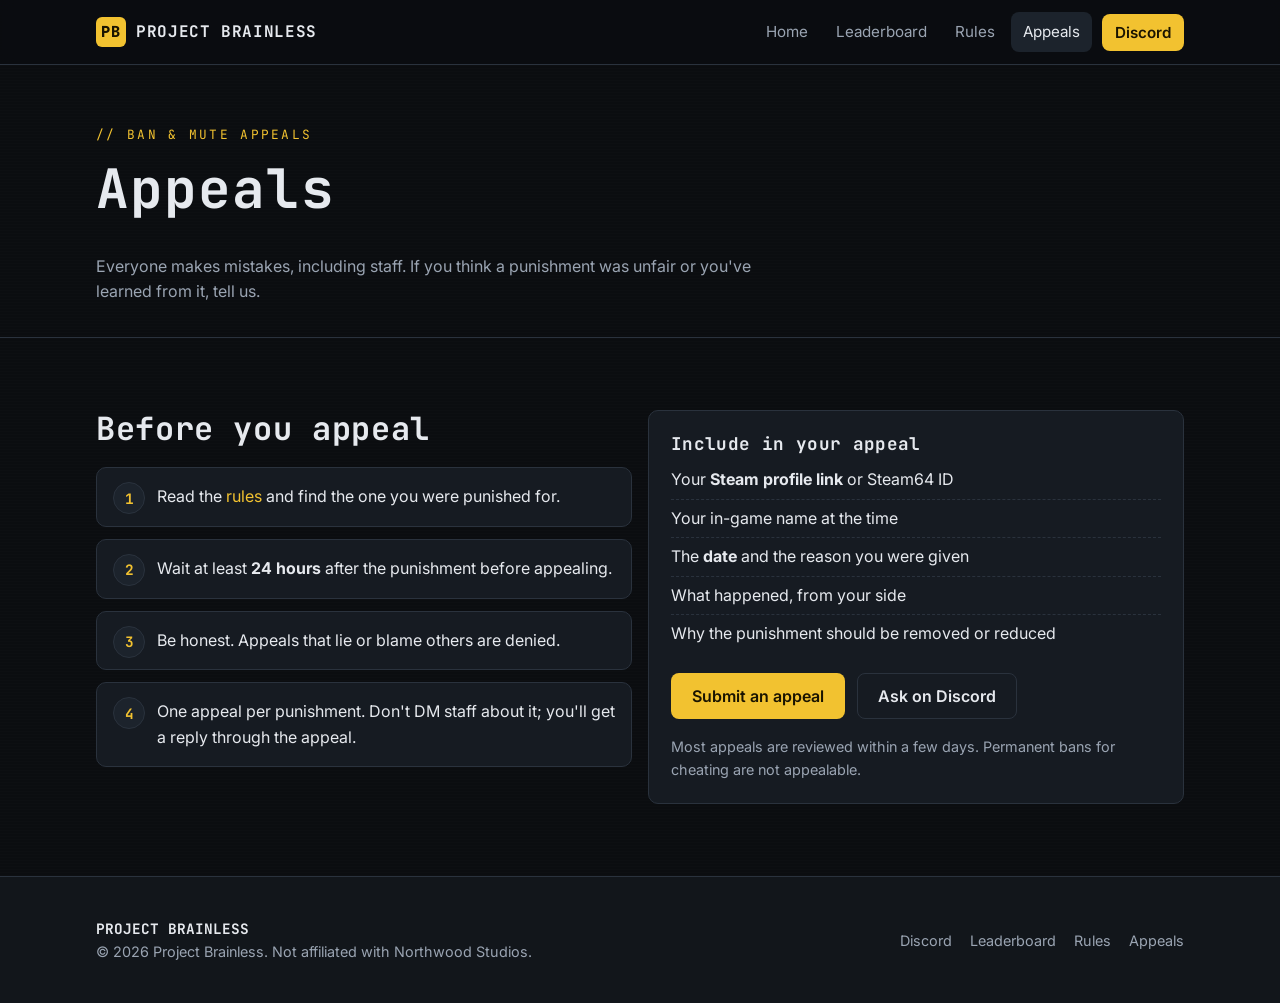
==== public/appeals.html @ c7797dcd "Deploy as a Cloudflare Workers static site Move the site into public/ and add wrangler.jsonc so 'npx" ====
<!doctype html>
<html lang="en">
<head>
  <meta charset="utf-8">
  <meta name="viewport" content="width=device-width, initial-scale=1">
  <title>Appeals — Project Brainless</title>
  <meta name="description" content="How to appeal a ban or mute on Project Brainless.">
  <meta name="theme-color" content="#0b0d10">
  <meta property="og:title" content="Appeals — Project Brainless">
  <meta property="og:description" content="How to appeal a ban or mute on Project Brainless.">
  <meta property="og:type" content="website">
  <link rel="icon" href="assets/img/favicon.svg" type="image/svg+xml">
  <link rel="preconnect" href="https://fonts.googleapis.com">
  <link rel="preconnect" href="https://fonts.gstatic.com" crossorigin>
  <link href="https://fonts.googleapis.com/css2?family=Inter:wght@400;600;700&family=JetBrains+Mono:wght@400;600;700;800&display=swap" rel="stylesheet">
  <link rel="stylesheet" href="assets/css/site.css">
  <script src="assets/js/config.js" defer></script>
  <script src="assets/js/site.js" defer></script>
</head>
<body>
  <header class="site-header">
    <nav class="wrap nav" aria-label="Main">
      <a class="brand" href="index.html"><span class="brand-mark">PB</span><span>PROJECT BRAINLESS</span></a>
      <button class="nav-toggle" aria-expanded="false" aria-controls="nav-links">Menu</button>
      <div class="nav-links" id="nav-links">
        <a href="index.html">Home</a>
        <a href="leaderboard.html">Leaderboard</a>
        <a href="rules.html">Rules</a>
        <a href="appeals.html">Appeals</a>
        <a class="btn btn-primary btn-sm" data-link="discord" href="#">Discord</a>
      </div>
    </nav>
  </header>
  <main>
    <section class="page-head">
      <div class="wrap">
        <span class="eyebrow">// Ban & mute appeals</span>
        <h1>Appeals</h1>
        <p>Everyone makes mistakes, including staff. If you think a punishment was unfair or you've learned from it, tell us.</p>
      </div>
    </section>
    <section class="block">
      <div class="wrap grid grid-2" style="align-items:start">
        <div>
          <h2>Before you appeal</h2>
          <ol class="steps">
            <li>Read the <a href="rules.html">rules</a> and find the one you were punished for.</li>
            <li>Wait at least <strong>24 hours</strong> after the punishment before appealing.</li>
            <li>Be honest. Appeals that lie or blame others are denied.</li>
            <li>One appeal per punishment. Don't DM staff about it; you'll get a reply through the appeal.</li>
          </ol>
        </div>
        <div class="card">
          <h3>Include in your appeal</h3>
          <ul class="list-clean">
            <li>Your <strong>Steam profile link</strong> or Steam64 ID</li>
            <li>Your in-game name at the time</li>
            <li>The <strong>date</strong> and the reason you were given</li>
            <li>What happened, from your side</li>
            <li>Why the punishment should be removed or reduced</li>
          </ul>
          <div class="btn-row" style="margin-top:20px">
            <a class="btn btn-primary" data-link="appeals" href="#">Submit an appeal</a>
            <a class="btn btn-ghost" data-link="discord" href="#">Ask on Discord</a>
          </div>
          <p class="muted" style="margin:16px 0 0;font-size:.9rem">Most appeals are reviewed within a few days. Permanent bans for cheating are not appealable.</p>
        </div>
      </div>
    </section>

  </main>
  <footer class="site-footer">
    <div class="wrap foot">
      <div>
        <div class="mono" style="color:var(--text);font-weight:700">PROJECT BRAINLESS</div>
        <div>© <span data-year></span> Project Brainless. Not affiliated with Northwood Studios.</div>
      </div>
      <div class="foot-links">
        <a data-link="discord" href="#">Discord</a>
        <a href="leaderboard.html">Leaderboard</a>
        <a href="rules.html">Rules</a>
        <a data-link="appeals" href="#">Appeals</a>
      </div>
    </div>
  </footer>
</body>
</html>
---- public/assets/css/site.css ----
/* Project Brainless — facility terminal theme */
:root {
  --bg: #0b0d10;
  --bg-2: #12161b;
  --panel: #161b22;
  --panel-2: #1c232c;
  --line: #2a323d;
  --text: #e6e9ee;
  --muted: #9aa4b2;
  --accent: #f2c230;      /* hazard yellow */
  --accent-ink: #1a1400;
  --danger: #e5484d;
  --ok: #3dd68c;
  --gold: #f2c230;
  --silver: #c4ccd8;
  --bronze: #d08b52;
  --radius: 10px;
  --mono: 'JetBrains Mono', ui-monospace, SFMono-Regular, Menlo, Consolas, monospace;
  --sans: 'Inter', system-ui, -apple-system, 'Segoe UI', Roboto, sans-serif;
  --max: 1120px;
}

* { box-sizing: border-box; }
html { scroll-behavior: smooth; }
body {
  margin: 0;
  background: var(--bg);
  color: var(--text);
  font: 16px/1.6 var(--sans);
  -webkit-font-smoothing: antialiased;
}
body::before { /* faint scanlines */
  content: '';
  position: fixed; inset: 0;
  pointer-events: none;
  background: repeating-linear-gradient(0deg, rgba(255,255,255,.012) 0 1px, transparent 1px 3px);
  z-index: 0;
}
main, header, footer { position: relative; z-index: 1; }
a { color: var(--accent); text-decoration: none; }
a:hover { text-decoration: underline; }
img { max-width: 100%; }
h1, h2, h3 { font-family: var(--mono); letter-spacing: .02em; line-height: 1.2; margin: 0 0 .6em; }
h1 { font-size: clamp(2rem, 5vw, 3.4rem); }
h2 { font-size: clamp(1.4rem, 3vw, 2rem); }
h3 { font-size: 1.1rem; }
p { margin: 0 0 1em; }
.wrap { max-width: var(--max); margin: 0 auto; padding: 0 16px; }
.muted { color: var(--muted); }
.mono { font-family: var(--mono); }
.eyebrow {
  font-family: var(--mono); font-size: .8rem; text-transform: uppercase; letter-spacing: .18em;
  color: var(--accent); margin-bottom: .8em; display: inline-block;
}

/* ── Header / nav ── */
.site-header {
  position: sticky; top: 0; z-index: 10;
  background: rgba(11, 13, 16, .88);
  backdrop-filter: blur(8px);
  border-bottom: 1px solid var(--line);
}
.nav { display: flex; align-items: center; gap: 16px; height: 64px; }
.brand { display: flex; align-items: center; gap: 10px; color: var(--text); font-family: var(--mono); font-weight: 700; letter-spacing: .04em; }
.brand:hover { text-decoration: none; }
.brand-mark {
  width: 30px; height: 30px; border-radius: 6px; display: grid; place-items: center;
  background: var(--accent); color: var(--accent-ink); font-weight: 800; font-size: .95rem;
}
.nav-links { display: flex; gap: 4px; margin-left: auto; align-items: center; }
.nav-links a {
  color: var(--muted); padding: 8px 12px; border-radius: 8px; font-size: .95rem;
}
.nav-links a:hover { color: var(--text); background: var(--panel); text-decoration: none; }
.nav-links a[aria-current="page"] { color: var(--text); background: var(--panel-2); }
.nav-links a.btn-primary, .nav-links a.btn-primary:hover { color: var(--accent-ink); background: var(--accent); margin-left: 6px; }
.nav-links a.btn-primary:hover { background: #ffd34d; }
.nav-toggle {
  display: none; margin-left: auto; background: none; border: 1px solid var(--line); color: var(--text);
  border-radius: 8px; padding: 6px 10px; font: inherit; cursor: pointer;
}

/* ── Buttons ── */
.btn {
  display: inline-flex; align-items: center; gap: 8px; justify-content: center;
  padding: 12px 20px; border-radius: 8px; font-weight: 600; border: 1px solid transparent;
  cursor: pointer; font: 600 1rem var(--sans); transition: transform .08s ease, background .15s ease;
}
.btn:hover { text-decoration: none; transform: translateY(-1px); }
.btn-primary { background: var(--accent); color: var(--accent-ink); }
.btn-primary:hover { background: #ffd34d; }
.btn-ghost { background: transparent; color: var(--text); border-color: var(--line); }
.btn-ghost:hover { background: var(--panel); }
.btn-sm { padding: 8px 14px; font-size: .9rem; }
.btn-row { display: flex; flex-wrap: wrap; gap: 12px; }

/* ── Hero ── */
.hero {
  padding: 88px 0 72px;
  border-bottom: 1px solid var(--line);
  background:
    radial-gradient(900px 400px at 85% -10%, rgba(242,194,48,.10), transparent 60%),
    radial-gradient(700px 400px at 0% 110%, rgba(229,72,77,.08), transparent 60%);
}
.hero p.lead { font-size: 1.15rem; color: var(--muted); max-width: 640px; }
.hazard {
  height: 8px; border-radius: 4px; margin: 28px 0 0; max-width: 280px;
  background: repeating-linear-gradient(-45deg, var(--accent) 0 12px, #111 12px 24px);
}
.connect {
  margin-top: 28px; display: inline-flex; align-items: center; gap: 10px; flex-wrap: wrap;
  background: var(--panel); border: 1px solid var(--line); border-radius: var(--radius); padding: 10px 12px;
}
.connect code { font-family: var(--mono); color: var(--text); font-size: .95rem; }
.status-dot { width: 8px; height: 8px; border-radius: 50%; background: var(--ok); box-shadow: 0 0 10px var(--ok); }

/* ── Sections ── */
section.block { padding: 72px 0; border-bottom: 1px solid var(--line); }
section.block:last-of-type { border-bottom: 0; }
.section-head { max-width: 720px; margin-bottom: 32px; }
.grid { display: grid; gap: 16px; }
.grid-4 { grid-template-columns: repeat(4, 1fr); }
.grid-3 { grid-template-columns: repeat(3, 1fr); }
.grid-2 { grid-template-columns: repeat(2, 1fr); }
.card {
  background: var(--panel); border: 1px solid var(--line); border-radius: var(--radius);
  padding: 22px; position: relative; overflow: hidden;
}
.card h3 { margin-bottom: .4em; }
.card p:last-child { margin-bottom: 0; }
.card .icon { font-size: 1.6rem; margin-bottom: 10px; display: block; }
.card.tag::after {
  content: attr(data-tag); position: absolute; top: 14px; right: 14px;
  font: 600 .7rem var(--mono); letter-spacing: .1em; color: var(--muted);
}
.stat { text-align: left; }
.stat b { display: block; font: 700 2.4rem var(--mono); color: var(--accent); line-height: 1.1; }
.stat span { color: var(--muted); font-size: .95rem; }
.list-clean { list-style: none; padding: 0; margin: 0; }
.list-clean li { padding: 6px 0; border-bottom: 1px dashed var(--line); }
.list-clean li:last-child { border-bottom: 0; }
.steps { counter-reset: step; list-style: none; padding: 0; margin: 0; display: grid; gap: 12px; }
.steps li {
  counter-increment: step; background: var(--panel); border: 1px solid var(--line); border-radius: var(--radius);
  padding: 16px 16px 16px 60px; position: relative;
}
.steps li::before {
  content: counter(step); position: absolute; left: 16px; top: 14px; width: 30px; height: 30px; border-radius: 50%;
  display: grid; place-items: center; background: var(--panel-2); border: 1px solid var(--line);
  font: 700 .9rem var(--mono); color: var(--accent);
}
.cta {
  background: linear-gradient(135deg, var(--panel) 0%, var(--panel-2) 100%);
  border: 1px solid var(--line); border-radius: 14px; padding: 36px;
  display: flex; gap: 24px; align-items: center; justify-content: space-between; flex-wrap: wrap;
}
.cta h2 { margin-bottom: .3em; }
.cta p { margin: 0; color: var(--muted); }

/* ── Page header (inner pages) ── */
.page-head { padding: 56px 0 32px; border-bottom: 1px solid var(--line); }
.page-head p { color: var(--muted); max-width: 680px; margin: 0; }

/* ── Rules ── */
.rules { display: grid; gap: 14px; }
.rules details {
  background: var(--panel); border: 1px solid var(--line); border-radius: var(--radius); overflow: hidden;
}
.rules summary {
  cursor: pointer; padding: 18px 20px; font: 700 1.05rem var(--mono); list-style: none;
  display: flex; align-items: center; gap: 12px;
}
.rules summary::-webkit-details-marker { display: none; }
.rules summary::after { content: '+'; margin-left: auto; color: var(--muted); font-size: 1.3rem; }
.rules details[open] summary::after { content: '−'; }
.rules summary .count { color: var(--muted); font-weight: 400; font-size: .85rem; }
.rules ol { margin: 0; padding: 0 20px 18px 48px; }
.rules ol li { padding: 6px 0; }
.rules ol li strong { color: var(--text); }
.rules ol li span { color: var(--muted); }
.notice {
  border-left: 3px solid var(--accent); background: var(--panel); padding: 16px 18px; border-radius: 0 var(--radius) var(--radius) 0;
}
.notice.danger { border-left-color: var(--danger); }

/* ── Leaderboard ── */
.lb-controls { display: flex; flex-wrap: wrap; gap: 12px; align-items: center; margin-bottom: 16px; }
.seg { display: inline-flex; background: var(--panel); border: 1px solid var(--line); border-radius: 8px; padding: 3px; }
.seg button {
  background: none; border: 0; color: var(--muted); font: 600 .9rem var(--sans); padding: 8px 14px; border-radius: 6px; cursor: pointer;
}
.seg button[aria-pressed="true"] { background: var(--panel-2); color: var(--text); }
.search {
  flex: 1 1 220px; max-width: 320px; background: var(--panel); border: 1px solid var(--line); color: var(--text);
  border-radius: 8px; padding: 10px 12px; font: inherit;
}
.search:focus, .seg button:focus-visible, .btn:focus-visible, .nav-links a:focus-visible { outline: 2px solid var(--accent); outline-offset: 2px; }
.lb-meta { margin-left: auto; color: var(--muted); font-size: .85rem; font-family: var(--mono); }
.podium { display: grid; grid-template-columns: repeat(3, 1fr); gap: 16px; margin-bottom: 20px; }
.podium .card { text-align: center; padding: 26px 18px; }
.podium .medal { font: 800 1.1rem var(--mono); width: 44px; height: 44px; border-radius: 50%; display: grid; place-items: center; margin: 0 auto 12px; color: #111; }
.podium .p1 { border-color: rgba(242,194,48,.55); box-shadow: 0 0 0 1px rgba(242,194,48,.15), 0 10px 40px -20px rgba(242,194,48,.6); }
.podium .p1 .medal { background: var(--gold); }
.podium .p2 .medal { background: var(--silver); }
.podium .p3 .medal { background: var(--bronze); }
.podium .name { font: 700 1.1rem var(--mono); word-break: break-word; }
.podium .sub { color: var(--muted); font-size: .9rem; }
.table-wrap { overflow-x: auto; border: 1px solid var(--line); border-radius: var(--radius); }
table { width: 100%; border-collapse: collapse; background: var(--panel); }
th, td { padding: 12px 16px; text-align: left; white-space: nowrap; }
th { font: 600 .75rem var(--mono); letter-spacing: .12em; text-transform: uppercase; color: var(--muted); background: var(--bg-2); border-bottom: 1px solid var(--line); }
td { border-bottom: 1px solid var(--line); }
tr:last-child td { border-bottom: 0; }
td.num, th.num { text-align: right; font-family: var(--mono); }
td.rank { font-family: var(--mono); color: var(--muted); width: 64px; }
tr.r1 td.rank { color: var(--gold); font-weight: 700; }
tr.r2 td.rank { color: var(--silver); font-weight: 700; }
tr.r3 td.rank { color: var(--bronze); font-weight: 700; }
.lvl { display: inline-block; font: 600 .8rem var(--mono); padding: 2px 8px; border-radius: 999px; background: var(--panel-2); border: 1px solid var(--line); }
.banner { margin-bottom: 16px; }
.empty { padding: 40px; text-align: center; color: var(--muted); }

/* ── Footer ── */
.site-footer { padding: 40px 0; color: var(--muted); font-size: .9rem; border-top: 1px solid var(--line); background: var(--bg-2); }
.foot { display: flex; flex-wrap: wrap; gap: 16px 32px; justify-content: space-between; align-items: center; }
.foot-links { display: flex; gap: 18px; flex-wrap: wrap; }
.foot-links a { color: var(--muted); }
.foot-links a:hover { color: var(--text); }

.toast {
  position: fixed; bottom: 20px; left: 50%; transform: translateX(-50%) translateY(20px); opacity: 0;
  background: var(--panel-2); border: 1px solid var(--line); color: var(--text); padding: 10px 16px; border-radius: 8px;
  transition: all .2s ease; z-index: 50; font-size: .9rem;
}
.toast.show { opacity: 1; transform: translateX(-50%) translateY(0); }

/* ── Responsive ── */
@media (max-width: 900px) {
  .grid-4 { grid-template-columns: repeat(2, 1fr); }
  .grid-3 { grid-template-columns: 1fr 1fr; }
}
@media (max-width: 680px) {
  .nav-toggle { display: inline-block; }
  .nav-links {
    display: none; position: absolute; top: 64px; left: 0; right: 0; flex-direction: column; align-items: stretch;
    background: var(--bg-2); border-bottom: 1px solid var(--line); padding: 8px 16px 16px;
  }
  .nav-links.open { display: flex; }
  .nav-links a { padding: 12px; }
  .nav-links a.btn-primary { margin: 6px 0 0; }
  .grid-3, .grid-2 { grid-template-columns: 1fr; }
  .podium { grid-template-columns: 1fr; }
  .hero { padding: 56px 0 48px; }
  section.block { padding: 52px 0; }
  .cta { padding: 24px; }
  .lb-meta { margin-left: 0; width: 100%; }
  th, td { padding: 10px 12px; }
  .hide-sm { display: none; }
}
@media (prefers-reduced-motion: reduce) {
  html { scroll-behavior: auto; }
  .btn, .toast { transition: none; }
}
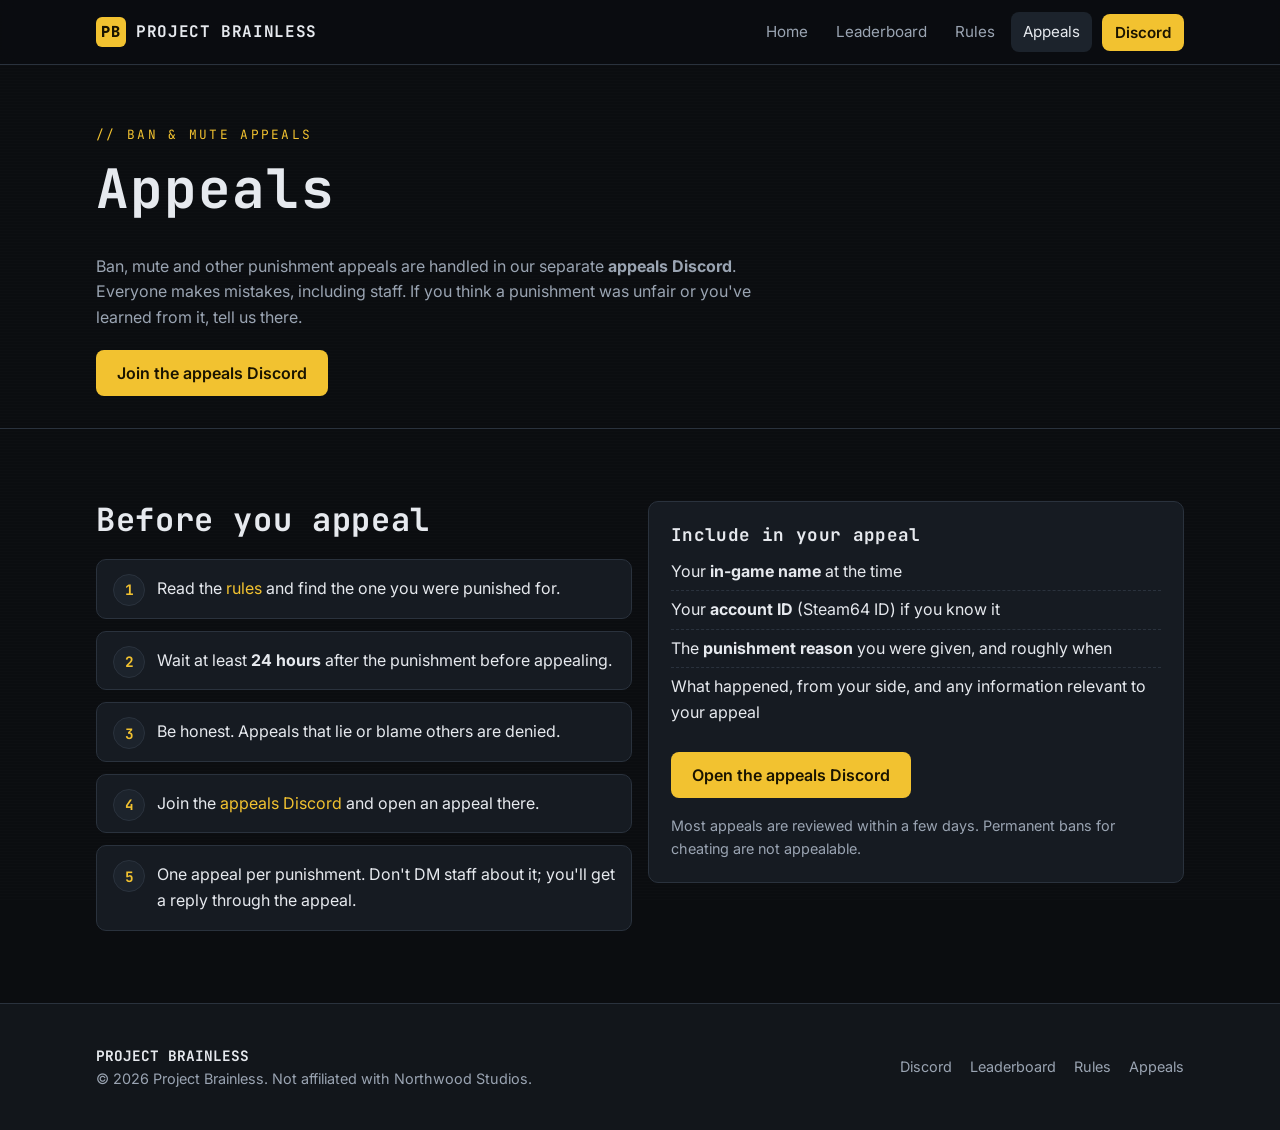
==== commit 157d7005: "Point appeals at the separate appeals Discord The appeals page now says appeals are handled in the a" ====
--- a/public/appeals.html
+++ b/public/appeals.html
@@ -36,7 +36,10 @@
       <div class="wrap">
         <span class="eyebrow">// Ban & mute appeals</span>
         <h1>Appeals</h1>
-        <p>Everyone makes mistakes, including staff. If you think a punishment was unfair or you've learned from it, tell us.</p>
+        <p>Ban, mute and other punishment appeals are handled in our separate <strong>appeals Discord</strong>. Everyone makes mistakes, including staff. If you think a punishment was unfair or you've learned from it, tell us there.</p>
+        <div class="btn-row" style="margin-top:20px">
+          <a class="btn btn-primary" data-link="appeals" href="#">Join the appeals Discord</a>
+        </div>
       </div>
     </section>
     <section class="block">
@@ -47,21 +50,20 @@
             <li>Read the <a href="rules.html">rules</a> and find the one you were punished for.</li>
             <li>Wait at least <strong>24 hours</strong> after the punishment before appealing.</li>
             <li>Be honest. Appeals that lie or blame others are denied.</li>
+            <li>Join the <a data-link="appeals" href="#">appeals Discord</a> and open an appeal there.</li>
             <li>One appeal per punishment. Don't DM staff about it; you'll get a reply through the appeal.</li>
           </ol>
         </div>
         <div class="card">
           <h3>Include in your appeal</h3>
           <ul class="list-clean">
-            <li>Your <strong>Steam profile link</strong> or Steam64 ID</li>
-            <li>Your in-game name at the time</li>
-            <li>The <strong>date</strong> and the reason you were given</li>
-            <li>What happened, from your side</li>
-            <li>Why the punishment should be removed or reduced</li>
+            <li>Your <strong>in-game name</strong> at the time</li>
+            <li>Your <strong>account ID</strong> (Steam64 ID) if you know it</li>
+            <li>The <strong>punishment reason</strong> you were given, and roughly when</li>
+            <li>What happened, from your side, and any information relevant to your appeal</li>
           </ul>
           <div class="btn-row" style="margin-top:20px">
-            <a class="btn btn-primary" data-link="appeals" href="#">Submit an appeal</a>
-            <a class="btn btn-ghost" data-link="discord" href="#">Ask on Discord</a>
+            <a class="btn btn-primary" data-link="appeals" href="#">Open the appeals Discord</a>
           </div>
           <p class="muted" style="margin:16px 0 0;font-size:.9rem">Most appeals are reviewed within a few days. Permanent bans for cheating are not appealable.</p>
         </div>
--- a/public/assets/css/site.css
+++ b/public/assets/css/site.css
@@ -22,6 +22,7 @@
 
 * { box-sizing: border-box; }
 html { scroll-behavior: smooth; }
+[id] { scroll-margin-top: 84px; }
 body {
   margin: 0;
   background: var(--bg);
